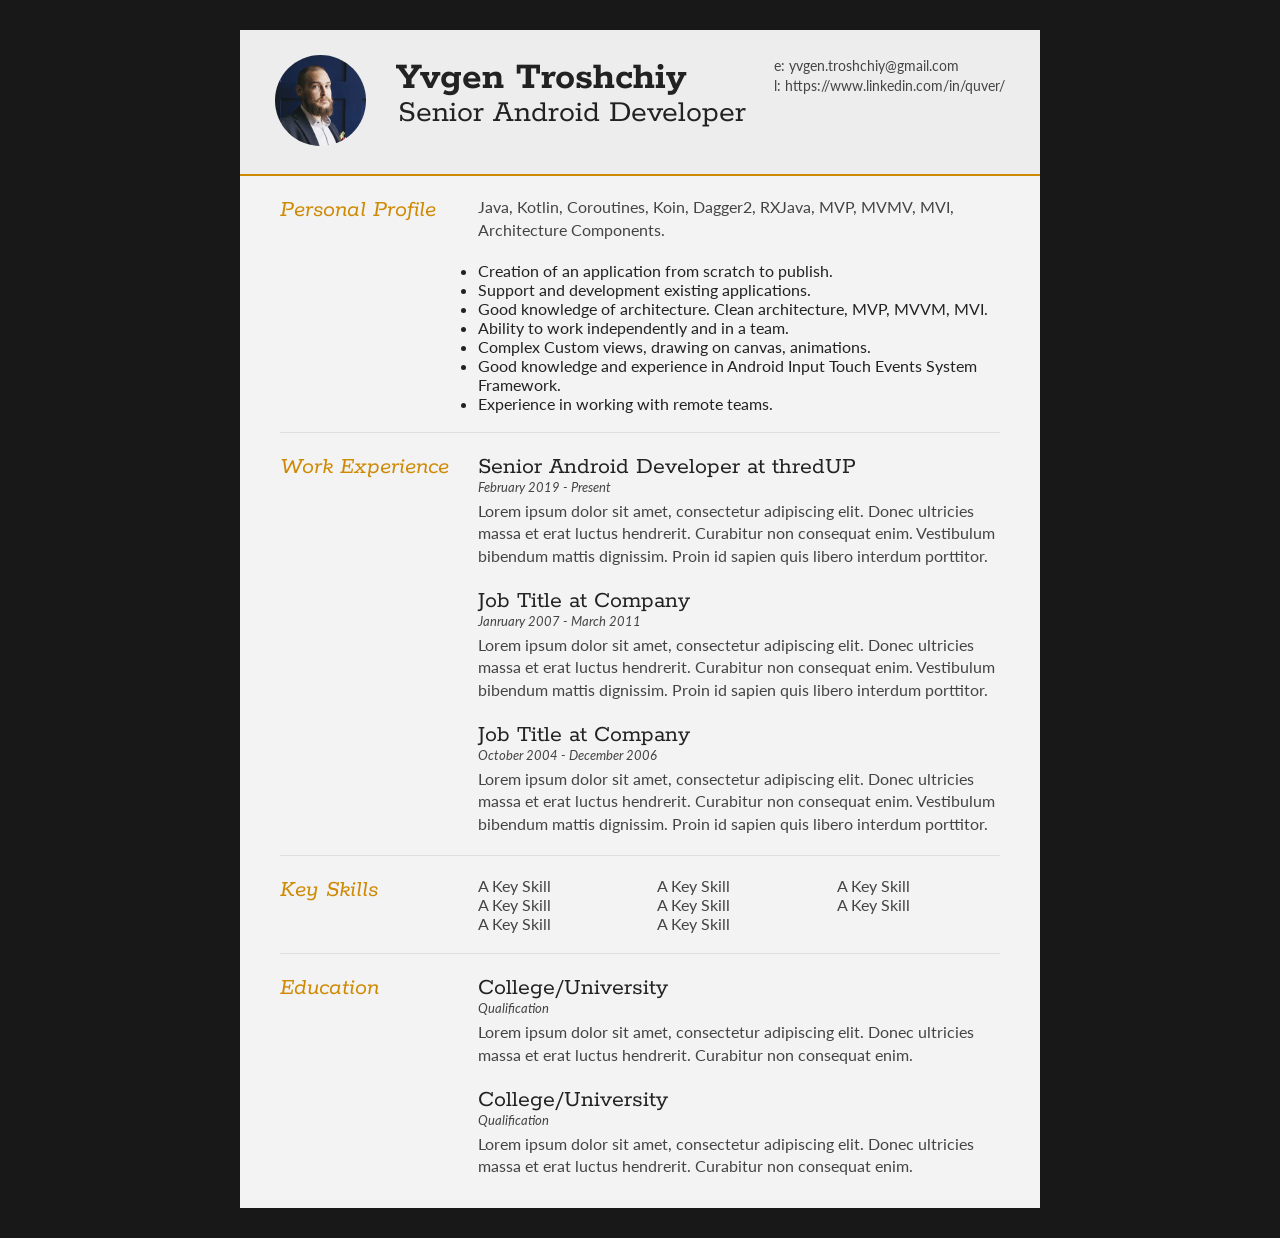
==== index.html @ 71360f6c "Update sectionContent" ====
<!DOCTYPE html>
<html>
<head>
    <title>Yvgen Troshchiy Senior Android Developer</title>

    <meta name="viewport" content="width=device-width"/>
    <meta name="description" content="The Curriculum Vitae of Joe Bloggs."/>
    <meta charset="UTF-8">

    <link type="text/css" rel="stylesheet" href="style.css">
    <link href='http://fonts.googleapis.com/css?family=Rokkitt:400,700|Lato:400,300' rel='stylesheet' type='text/css'>

    <!--[if lt IE 9]>
    <script src="//html5shiv.googlecode.com/svn/trunk/html5.js"></script>
    <![endif]-->
</head>
<body id="top">
<div id="cv" class="instaFade">
    <div class="mainDetails">
        <div id="headshot" class="quickFade">
            <img src="headshot.jpg" alt="Alan Smith"/>
        </div>

        <div id="name">
            <h1 class="quickFade delayTwo">Yvgen Troshchiy</h1>
            <h2 class="quickFade delayThree">Senior Android Developer</h2>
        </div>

        <div id="contactDetails" class="quickFade delayFour">
            <ul>
                <li>e: <a href="mailto:yvgen.troshchiy@gmail.com" target="_blank">yvgen.troshchiy@gmail.com</a></li>
                <li>l: <a href="https://www.linkedin.com/in/quver/">https://www.linkedin.com/in/quver/</a></li>
            </ul>
        </div>
        <div class="clear"></div>
    </div>

    <div id="mainArea" class="quickFade delayFive">
        <section>
            <article>
                <div class="sectionTitle">
                    <h1>Personal Profile</h1>
                </div>

                <div class="sectionContent">
                    <p>Java, Kotlin, Coroutines, Koin, Dagger2, RXJava, MVP, MVMV, MVI, Architecture Components.</p>
                    <ul>
                        <li> Creation of an application from scratch to publish.</li>
                        <li> Support and development existing applications.</li>
                        <li> Good knowledge of architecture. Clean architecture, MVP, MVVM, MVI.</li>
                        <li> Ability to work independently and in a team.</li>
                        <li> Complex Custom views, drawing on canvas, animations.</li>
                        <li> Good knowledge and experience in Android Input Touch Events System Framework.</li>
                        <li> Experience in working with remote teams.</li>
                    </ul>
                    <br/>
                </div>
            </article>
            <div class="clear"></div>
        </section>

        <section>
            <div class="sectionTitle">
                <h1>Work Experience</h1>
            </div>

            <div class="sectionContent">
                <article>
                    <h2>Senior Android Developer at thredUP</h2>
                    <p class="subDetails">February 2019 - Present</p>
                    <p>Lorem ipsum dolor sit amet, consectetur adipiscing elit. Donec ultricies massa et erat luctus
                        hendrerit. Curabitur non consequat enim. Vestibulum bibendum mattis dignissim. Proin id sapien
                        quis libero interdum porttitor.</p>
                </article>

                <article>
                    <h2>Job Title at Company</h2>
                    <p class="subDetails">Janruary 2007 - March 2011</p>
                    <p>Lorem ipsum dolor sit amet, consectetur adipiscing elit. Donec ultricies massa et erat luctus
                        hendrerit. Curabitur non consequat enim. Vestibulum bibendum mattis dignissim. Proin id sapien
                        quis libero interdum porttitor.</p>
                </article>

                <article>
                    <h2>Job Title at Company</h2>
                    <p class="subDetails">October 2004 - December 2006</p>
                    <p>Lorem ipsum dolor sit amet, consectetur adipiscing elit. Donec ultricies massa et erat luctus
                        hendrerit. Curabitur non consequat enim. Vestibulum bibendum mattis dignissim. Proin id sapien
                        quis libero interdum porttitor.</p>
                </article>
            </div>
            <div class="clear"></div>
        </section>


        <section>
            <div class="sectionTitle">
                <h1>Key Skills</h1>
            </div>

            <div class="sectionContent">
                <ul class="keySkills">
                    <li>A Key Skill</li>
                    <li>A Key Skill</li>
                    <li>A Key Skill</li>
                    <li>A Key Skill</li>
                    <li>A Key Skill</li>
                    <li>A Key Skill</li>
                    <li>A Key Skill</li>
                    <li>A Key Skill</li>
                </ul>
            </div>
            <div class="clear"></div>
        </section>

        <section>
            <div class="sectionTitle">
                <h1>Education</h1>
            </div>

            <div class="sectionContent">
                <article>
                    <h2>College/University</h2>
                    <p class="subDetails">Qualification</p>
                    <p>Lorem ipsum dolor sit amet, consectetur adipiscing elit. Donec ultricies massa et erat luctus
                        hendrerit. Curabitur non consequat enim.</p>
                </article>

                <article>
                    <h2>College/University</h2>
                    <p class="subDetails">Qualification</p>
                    <p>Lorem ipsum dolor sit amet, consectetur adipiscing elit. Donec ultricies massa et erat luctus
                        hendrerit. Curabitur non consequat enim.</p>
                </article>
            </div>
            <div class="clear"></div>
        </section>

    </div>
</div>
<script type="text/javascript">
    var gaJsHost = (("https:" == document.location.protocol) ? "https://ssl." : "http://www.");
    document.write(unescape("%3Cscript src='" + gaJsHost + "google-analytics.com/ga.js' type='text/javascript'%3E%3C/script%3E"));
</script>
<script type="text/javascript">
    var pageTracker = _gat._getTracker("UA-3753241-1");
    pageTracker._initData();
    pageTracker._trackPageview();
</script>
</body>
</html>
---- style.css ----
html, body, div, span, object, iframe, h1, h2, h3, h4, h5, h6, p, blockquote, pre, abbr, address, cite, code, del, dfn, em, img, ins, kbd, q, samp, small, strong, sub, sup, var, b, i, dl, dt, dd, ol, ul, li, fieldset, form, label, legend, table, caption, tbody, tfoot, thead, tr, th, td, article, aside, canvas, details, figcaption, figure, footer, header, hgroup, menu, nav, section, summary, time, mark, audio, video {
    border: 0;
    font: inherit;
    font-size: 100%;
    margin: 0;
    padding: 0;
    vertical-align: baseline;
}

article, aside, details, figcaption, figure, footer, header, hgroup, menu, nav, section {
    display: block;
}

html, body {
    background: #181818;
    font-family: 'Lato', helvetica, arial, sans-serif;
    font-size: 16px;
    color: #222;
}

.clear {
    clear: both;
}

p {
    font-size: 1em;
    line-height: 1.4em;
    margin-bottom: 20px;
    color: #444;
}

#cv {
    width: 90%;
    max-width: 800px;
    background: #f3f3f3;
    margin: 30px auto;
}

.mainDetails {
    padding: 25px 35px;
    border-bottom: 2px solid #cf8a05;
    background: #ededed;
}

#name h1 {
    font-size: 2.5em;
    font-weight: 700;
    font-family: 'Rokkitt', Helvetica, Arial, sans-serif;
    margin-bottom: -6px;
}

#name h2 {
    font-size: 2em;
    margin-left: 2px;
    font-family: 'Rokkitt', Helvetica, Arial, sans-serif;
}

#mainArea {
    padding: 0 40px;
}

#headshot {
    width: 12.5%;
    float: left;
    margin-right: 30px;
}

#headshot img {
    width: 100%;
    height: auto;
    -webkit-border-radius: 50px;
    border-radius: 50px;
}

#name {
    float: left;
}

#contactDetails {
    float: right;
}

#contactDetails ul {
    list-style-type: none;
    font-size: 0.9em;
    margin-top: 2px;
}

#contactDetails ul li {
    margin-bottom: 3px;
    color: #444;
}

#contactDetails ul li a, a[href^=tel] {
    color: #444;
    text-decoration: none;
    -webkit-transition: all .3s ease-in;
    -moz-transition: all .3s ease-in;
    -o-transition: all .3s ease-in;
    -ms-transition: all .3s ease-in;
    transition: all .3s ease-in;
}

#contactDetails ul li a:hover {
    color: #cf8a05;
}

section {
    border-top: 1px solid #dedede;
    padding: 20px 0 0;
}

section:first-child {
    border-top: 0;
}

section:last-child {
    padding: 20px 0 10px;
}

.sectionTitle {
    float: left;
    width: 25%;
}

.sectionContent {
    float: right;
    width: 72.5%;
}

.sectionTitle h1 {
    font-family: 'Rokkitt', Helvetica, Arial, sans-serif;
    font-style: italic;
    font-size: 1.5em;
    color: #cf8a05;
}

.sectionContent h2 {
    font-family: 'Rokkitt', Helvetica, Arial, sans-serif;
    font-size: 1.5em;
    margin-bottom: -2px;
}

.subDetails {
    font-size: 0.8em;
    font-style: italic;
    margin-bottom: 3px;
}

.keySkills {
    list-style-type: none;
    -moz-column-count: 3;
    -webkit-column-count: 3;
    column-count: 3;
    margin-bottom: 20px;
    font-size: 1em;
    color: #444;
}

.keySkills ul li {
    margin-bottom: 3px;
}

@media all and (min-width: 602px) and (max-width: 800px) {
    #headshot {
        display: none;
    }

    .keySkills {
        -moz-column-count: 2;
        -webkit-column-count: 2;
        column-count: 2;
    }
}

@media all and (max-width: 601px) {
    #cv {
        width: 95%;
        margin: 10px auto;
        min-width: 280px;
    }

    #headshot {
        display: none;
    }

    #name, #contactDetails {
        float: none;
        width: 100%;
        text-align: center;
    }

    .sectionTitle, .sectionContent {
        float: none;
        width: 100%;
    }

    .sectionTitle {
        margin-left: -2px;
        font-size: 1.25em;
    }

    .keySkills {
        -moz-column-count: 2;
        -webkit-column-count: 2;
        column-count: 2;
    }
}

@media all and (max-width: 480px) {
    .mainDetails {
        padding: 15px 15px;
    }

    section {
        padding: 15px 0 0;
    }

    #mainArea {
        padding: 0 25px;
    }


    .keySkills {
        -moz-column-count: 1;
        -webkit-column-count: 1;
        column-count: 1;
    }

    #name h1 {
        line-height: .8em;
        margin-bottom: 4px;
    }
}

@media print {
    #cv {
        width: 100%;
    }
}

@-webkit-keyframes reset {
    0% {
        opacity: 0;
    }
    100% {
        opacity: 0;
    }
}

@-webkit-keyframes fade-in {
    0% {
        opacity: 0;
    }
    40% {
        opacity: 0;
    }
    100% {
        opacity: 1;
    }
}

@-moz-keyframes reset {
    0% {
        opacity: 0;
    }
    100% {
        opacity: 0;
    }
}

@-moz-keyframes fade-in {
    0% {
        opacity: 0;
    }
    40% {
        opacity: 0;
    }
    100% {
        opacity: 1;
    }
}

@keyframes reset {
    0% {
        opacity: 0;
    }
    100% {
        opacity: 0;
    }
}

@keyframes fade-in {
    0% {
        opacity: 0;
    }
    40% {
        opacity: 0;
    }
    100% {
        opacity: 1;
    }
}

.instaFade {
    -webkit-animation-name: reset, fade-in;
    -webkit-animation-duration: 1.5s;
    -webkit-animation-timing-function: ease-in;

    -moz-animation-name: reset, fade-in;
    -moz-animation-duration: 1.5s;
    -moz-animation-timing-function: ease-in;

    animation-name: reset, fade-in;
    animation-duration: 1.5s;
    animation-timing-function: ease-in;
}

.quickFade {
    -webkit-animation-name: reset, fade-in;
    -webkit-animation-duration: 2.5s;
    -webkit-animation-timing-function: ease-in;

    -moz-animation-name: reset, fade-in;
    -moz-animation-duration: 2.5s;
    -moz-animation-timing-function: ease-in;

    animation-name: reset, fade-in;
    animation-duration: 2.5s;
    animation-timing-function: ease-in;
}

.delayOne {
    -webkit-animation-delay: 0, .5s;
    -moz-animation-delay: 0, .5s;
    animation-delay: 0, .5s;
}

.delayTwo {
    -webkit-animation-delay: 0, 1s;
    -moz-animation-delay: 0, 1s;
    animation-delay: 0, 1s;
}

.delayThree {
    -webkit-animation-delay: 0, 1.5s;
    -moz-animation-delay: 0, 1.5s;
    animation-delay: 0, 1.5s;
}

.delayFour {
    -webkit-animation-delay: 0, 2s;
    -moz-animation-delay: 0, 2s;
    animation-delay: 0, 2s;
}

.delayFive {
    -webkit-animation-delay: 0, 2.5s;
    -moz-animation-delay: 0, 2.5s;
    animation-delay: 0, 2.5s;
}
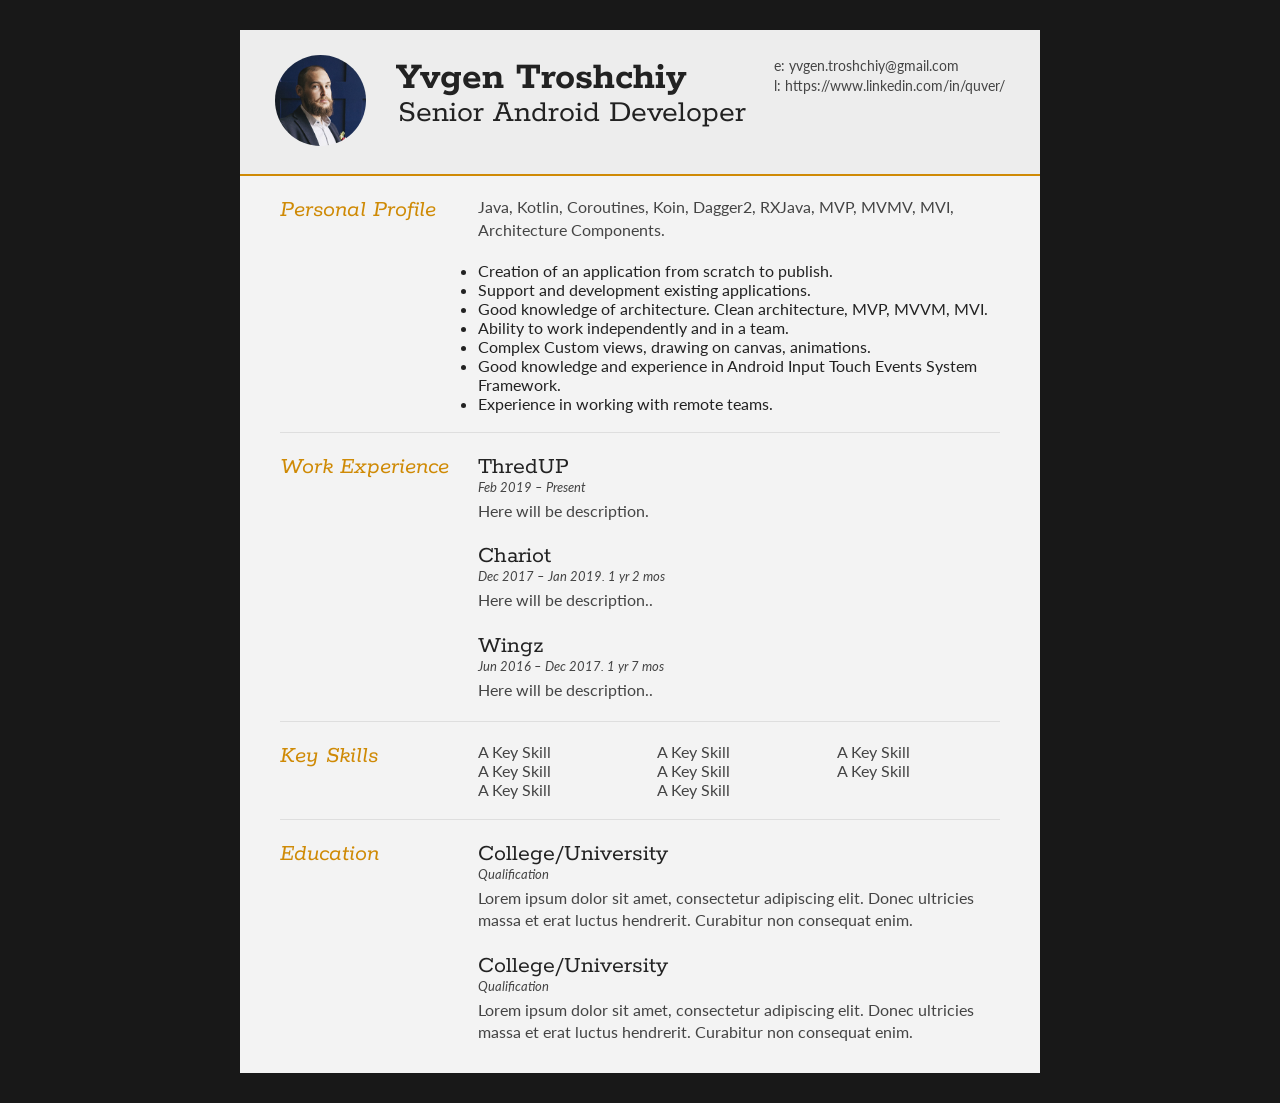
==== commit 5ad1dadd: "Update dates" ====
--- a/index.html
+++ b/index.html
@@ -66,27 +66,21 @@
 
             <div class="sectionContent">
                 <article>
-                    <h2>Senior Android Developer at thredUP</h2>
-                    <p class="subDetails">February 2019 - Present</p>
-                    <p>Lorem ipsum dolor sit amet, consectetur adipiscing elit. Donec ultricies massa et erat luctus
-                        hendrerit. Curabitur non consequat enim. Vestibulum bibendum mattis dignissim. Proin id sapien
-                        quis libero interdum porttitor.</p>
+                    <h2>ThredUP</h2>
+                    <p class="subDetails">Feb 2019 – Present</p>
+                    <p>Here will be description.</p>
                 </article>
 
                 <article>
-                    <h2>Job Title at Company</h2>
-                    <p class="subDetails">Janruary 2007 - March 2011</p>
-                    <p>Lorem ipsum dolor sit amet, consectetur adipiscing elit. Donec ultricies massa et erat luctus
-                        hendrerit. Curabitur non consequat enim. Vestibulum bibendum mattis dignissim. Proin id sapien
-                        quis libero interdum porttitor.</p>
+                    <h2>Chariot</h2>
+                    <p class="subDetails">Dec 2017 – Jan 2019. 1 yr 2 mos</p>
+                    <p>Here will be description..</p>
                 </article>
 
                 <article>
-                    <h2>Job Title at Company</h2>
-                    <p class="subDetails">October 2004 - December 2006</p>
-                    <p>Lorem ipsum dolor sit amet, consectetur adipiscing elit. Donec ultricies massa et erat luctus
-                        hendrerit. Curabitur non consequat enim. Vestibulum bibendum mattis dignissim. Proin id sapien
-                        quis libero interdum porttitor.</p>
+                    <h2>Wingz</h2>
+                    <p class="subDetails">Jun 2016 – Dec 2017. 1 yr 7 mos</p>
+                    <p>Here will be description..</p>
                 </article>
             </div>
             <div class="clear"></div>
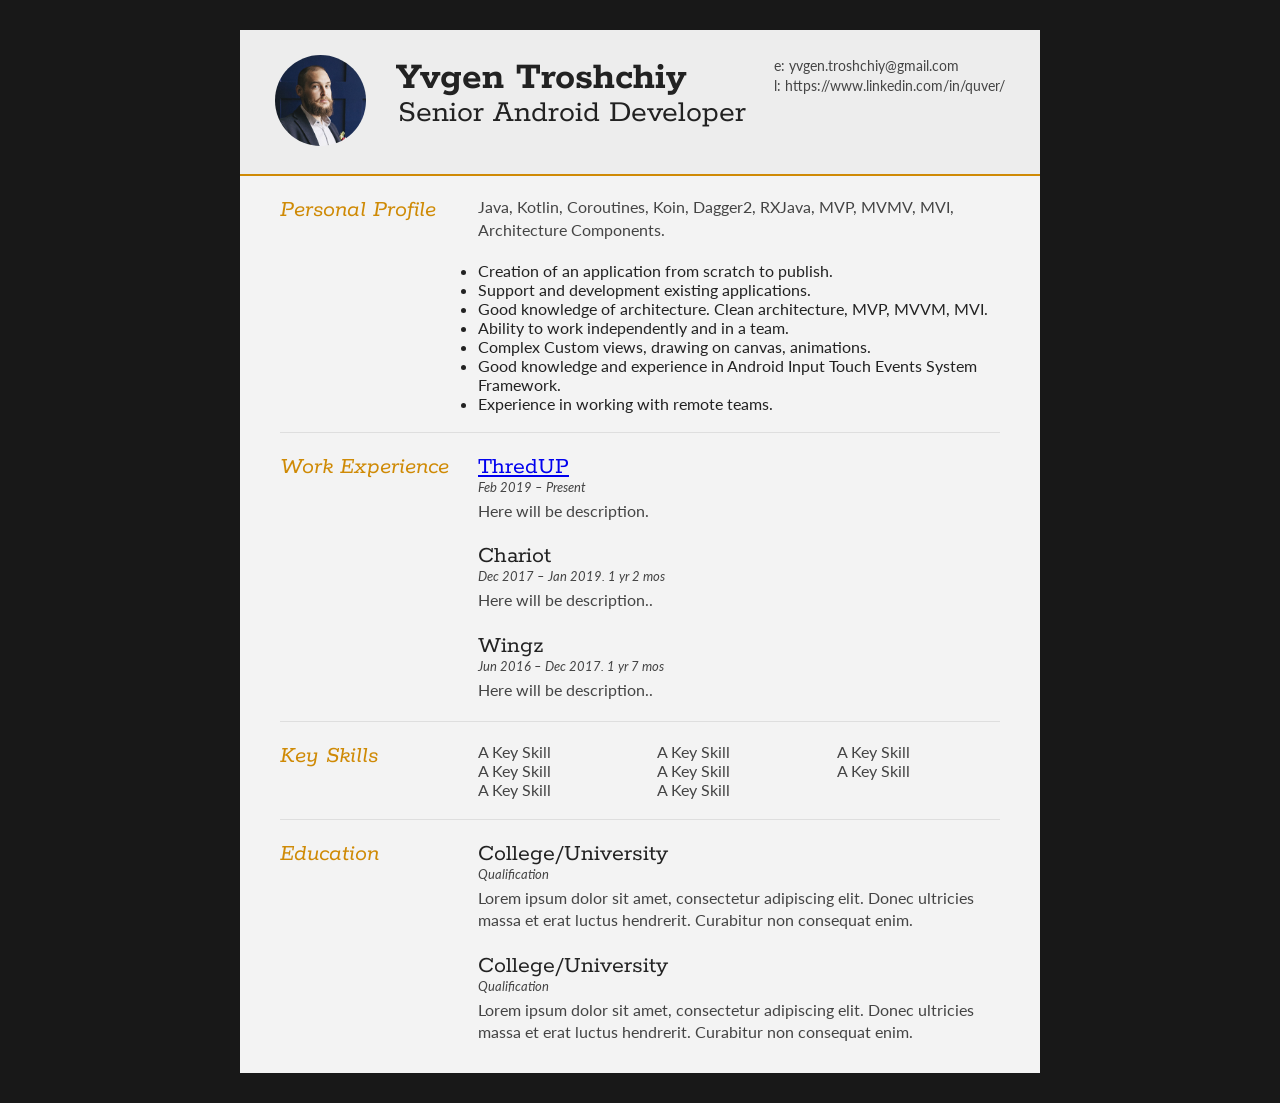
==== commit 1a28e6ef: "Add link to thredup" ====
--- a/index.html
+++ b/index.html
@@ -4,7 +4,7 @@
     <title>Yvgen Troshchiy Senior Android Developer</title>
 
     <meta name="viewport" content="width=device-width"/>
-    <meta name="description" content="The Curriculum Vitae of Joe Bloggs."/>
+    <meta name="description" content="CV"/>
     <meta charset="UTF-8">
 
     <link type="text/css" rel="stylesheet" href="style.css">
@@ -18,7 +18,7 @@
 <div id="cv" class="instaFade">
     <div class="mainDetails">
         <div id="headshot" class="quickFade">
-            <img src="headshot.jpg" alt="Alan Smith"/>
+            <img src="headshot.jpg" alt="Yvgen Troshchiy"/>
         </div>
 
         <div id="name">
@@ -66,7 +66,7 @@
 
             <div class="sectionContent">
                 <article>
-                    <h2>ThredUP</h2>
+                    <h2><a href="https://www.thredup.com/">ThredUP</a></h2>
                     <p class="subDetails">Feb 2019 – Present</p>
                     <p>Here will be description.</p>
                 </article>
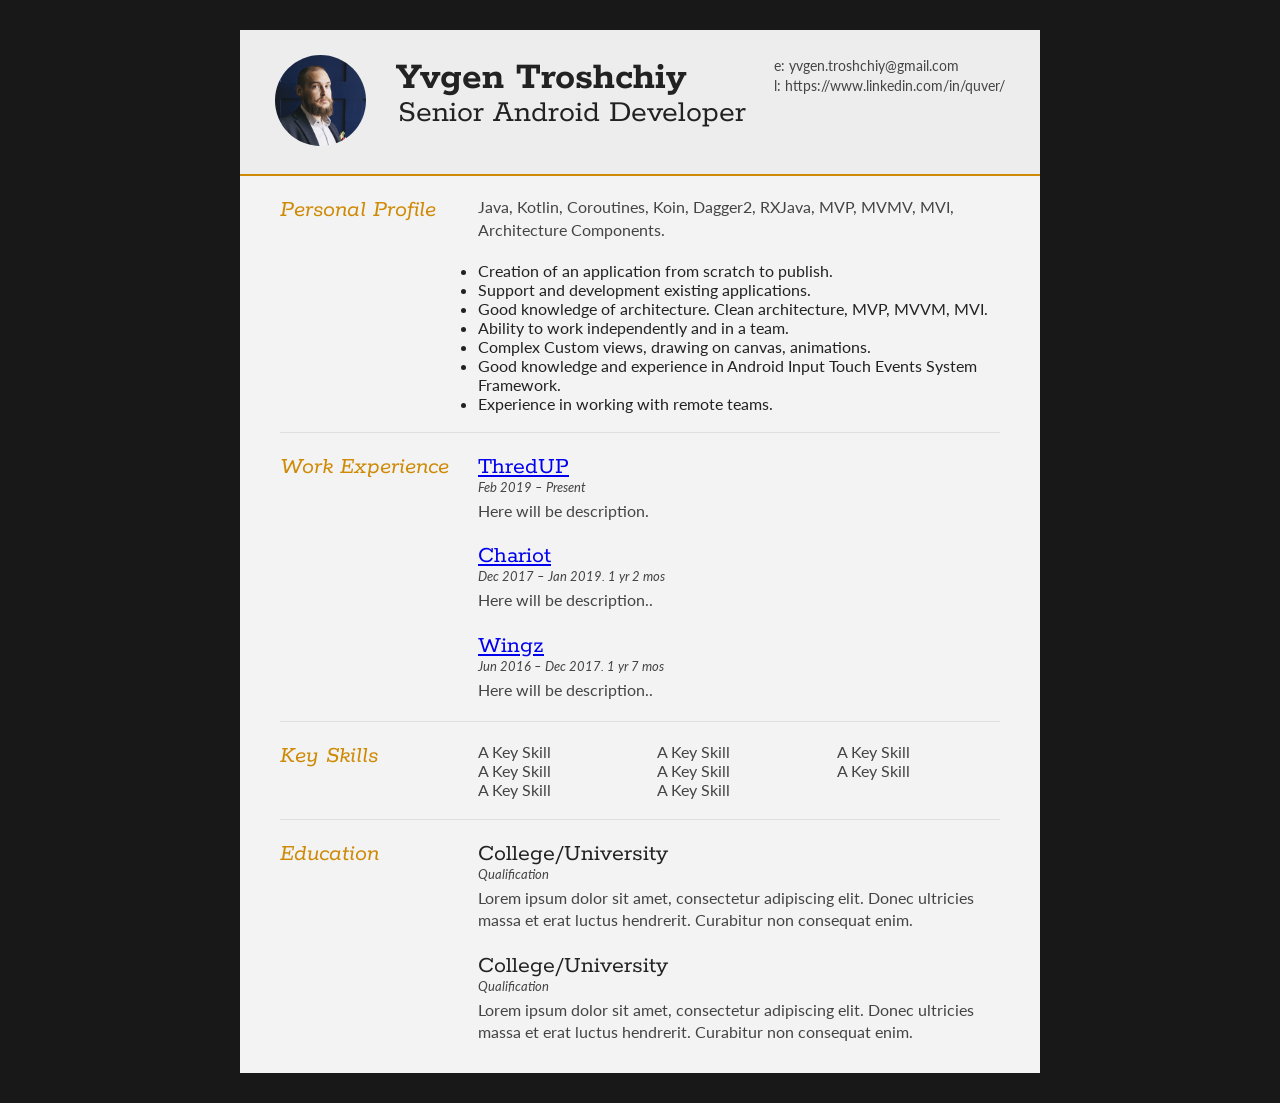
==== commit 3696116e: "Update companies links" ====
--- a/index.html
+++ b/index.html
@@ -72,20 +72,19 @@
                 </article>
 
                 <article>
-                    <h2>Chariot</h2>
+                    <h2><a href="https://www.linkedin.com/company/chariotsf/">Chariot</a></h2>
                     <p class="subDetails">Dec 2017 – Jan 2019. 1 yr 2 mos</p>
                     <p>Here will be description..</p>
                 </article>
 
                 <article>
-                    <h2>Wingz</h2>
+                    <h2><a href="https://www.wingz.me/">Wingz</a></h2>
                     <p class="subDetails">Jun 2016 – Dec 2017. 1 yr 7 mos</p>
                     <p>Here will be description..</p>
                 </article>
             </div>
             <div class="clear"></div>
         </section>
-
 
         <section>
             <div class="sectionTitle">
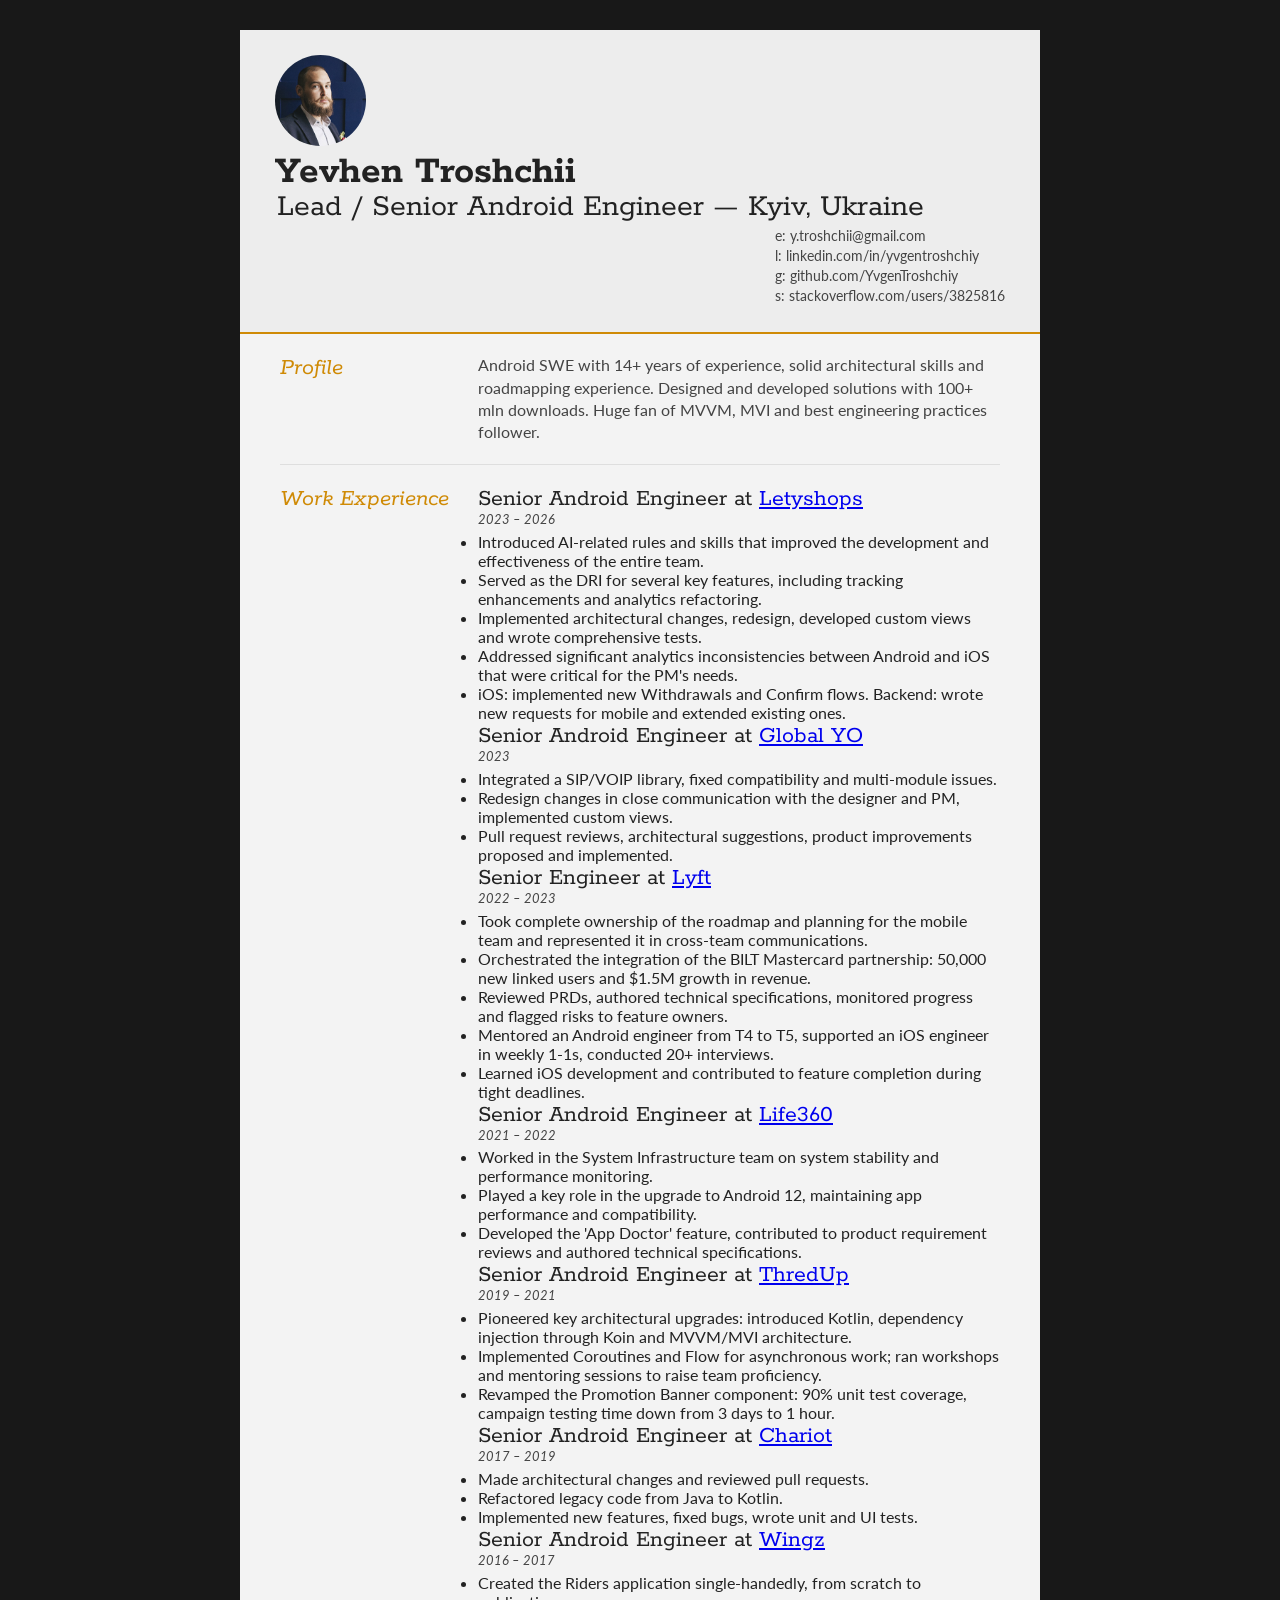
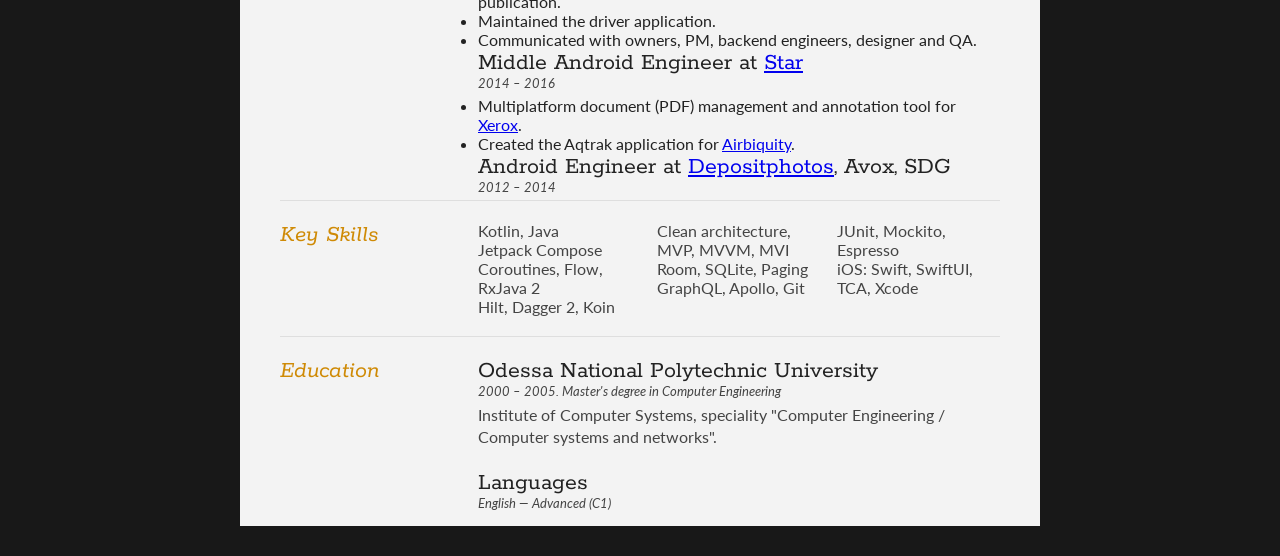
==== commit 589dcfb4: "[CV] Fill the page from the 2026 resume" ====
--- a/index.html
+++ b/index.html
@@ -1,35 +1,33 @@
 <!DOCTYPE html>
 <html>
 <head>
-    <title>Yvgen Troshchiy Senior Android Developer</title>
+    <title>Yevhen Troshchii — Lead / Senior Android Engineer</title>
 
     <meta name="viewport" content="width=device-width"/>
-    <meta name="description" content="CV"/>
+    <meta name="description" content="CV of Yevhen Troshchii, Lead / Senior Android Engineer, Kyiv, Ukraine"/>
     <meta charset="UTF-8">
 
     <link type="text/css" rel="stylesheet" href="style.css">
-    <link href='http://fonts.googleapis.com/css?family=Rokkitt:400,700|Lato:400,300' rel='stylesheet' type='text/css'>
-
-    <!--[if lt IE 9]>
-    <script src="//html5shiv.googlecode.com/svn/trunk/html5.js"></script>
-    <![endif]-->
+    <link href='https://fonts.googleapis.com/css?family=Rokkitt:400,700|Lato:400,300' rel='stylesheet' type='text/css'>
 </head>
 <body id="top">
 <div id="cv" class="instaFade">
     <div class="mainDetails">
         <div id="headshot" class="quickFade">
-            <img src="headshot.jpg" alt="Yvgen Troshchiy"/>
+            <img src="headshot.jpg" alt="Yevhen Troshchii"/>
         </div>
 
         <div id="name">
-            <h1 class="quickFade delayTwo">Yvgen Troshchiy</h1>
-            <h2 class="quickFade delayThree">Senior Android Developer</h2>
+            <h1 class="quickFade delayTwo">Yevhen Troshchii</h1>
+            <h2 class="quickFade delayThree">Lead / Senior Android Engineer — Kyiv, Ukraine</h2>
         </div>
 
         <div id="contactDetails" class="quickFade delayFour">
             <ul>
-                <li>e: <a href="mailto:yvgen.troshchiy@gmail.com" target="_blank">yvgen.troshchiy@gmail.com</a></li>
-                <li>l: <a href="https://www.linkedin.com/in/quver/">https://www.linkedin.com/in/quver/</a></li>
+                <li>e: <a href="mailto:y.troshchii@gmail.com">y.troshchii@gmail.com</a></li>
+                <li>l: <a href="https://www.linkedin.com/in/yvgentroshchiy/" target="_blank">linkedin.com/in/yvgentroshchiy</a></li>
+                <li>g: <a href="https://github.com/YvgenTroshchiy" target="_blank">github.com/YvgenTroshchiy</a></li>
+                <li>s: <a href="https://stackoverflow.com/users/3825816/yvgen" target="_blank">stackoverflow.com/users/3825816</a></li>
             </ul>
         </div>
         <div class="clear"></div>
@@ -39,21 +37,13 @@
         <section>
             <article>
                 <div class="sectionTitle">
-                    <h1>Personal Profile</h1>
+                    <h1>Profile</h1>
                 </div>
 
                 <div class="sectionContent">
-                    <p>Java, Kotlin, Coroutines, Koin, Dagger2, RXJava, MVP, MVMV, MVI, Architecture Components.</p>
-                    <ul>
-                        <li> Creation of an application from scratch to publish.</li>
-                        <li> Support and development existing applications.</li>
-                        <li> Good knowledge of architecture. Clean architecture, MVP, MVVM, MVI.</li>
-                        <li> Ability to work independently and in a team.</li>
-                        <li> Complex Custom views, drawing on canvas, animations.</li>
-                        <li> Good knowledge and experience in Android Input Touch Events System Framework.</li>
-                        <li> Experience in working with remote teams.</li>
-                    </ul>
-                    <br/>
+                    <p>Android SWE with 14+ years of experience, solid architectural skills and roadmapping
+                        experience. Designed and developed solutions with 100+ mln downloads. Huge fan of MVVM, MVI
+                        and best engineering practices follower.</p>
                 </div>
             </article>
             <div class="clear"></div>
@@ -66,21 +56,112 @@
 
             <div class="sectionContent">
                 <article>
-                    <h2><a href="https://www.thredup.com/">ThredUP</a></h2>
-                    <p class="subDetails">Feb 2019 – Present</p>
-                    <p>Here will be description.</p>
-                </article>
-
-                <article>
-                    <h2><a href="https://www.linkedin.com/company/chariotsf/">Chariot</a></h2>
-                    <p class="subDetails">Dec 2017 – Jan 2019. 1 yr 2 mos</p>
-                    <p>Here will be description..</p>
-                </article>
-
-                <article>
-                    <h2><a href="https://www.wingz.me/">Wingz</a></h2>
-                    <p class="subDetails">Jun 2016 – Dec 2017. 1 yr 7 mos</p>
-                    <p>Here will be description..</p>
+                    <h2>Senior Android Engineer at <a href="https://letyshops.com/ua" target="_blank">Letyshops</a></h2>
+                    <p class="subDetails">2023 – 2026</p>
+                    <ul>
+                        <li>Introduced AI-related rules and skills that improved the development and effectiveness of
+                            the entire team.</li>
+                        <li>Served as the DRI for several key features, including tracking enhancements and analytics
+                            refactoring.</li>
+                        <li>Implemented architectural changes, redesign, developed custom views and wrote
+                            comprehensive tests.</li>
+                        <li>Addressed significant analytics inconsistencies between Android and iOS that were critical
+                            for the PM's needs.</li>
+                        <li>iOS: implemented new Withdrawals and Confirm flows. Backend: wrote new requests for mobile
+                            and extended existing ones.</li>
+                    </ul>
+                </article>
+
+                <article>
+                    <h2>Senior Android Engineer at
+                        <a href="https://play.google.com/store/apps/details?id=com.yoverse.app" target="_blank">Global YO</a></h2>
+                    <p class="subDetails">2023</p>
+                    <ul>
+                        <li>Integrated a SIP/VOIP library, fixed compatibility and multi-module issues.</li>
+                        <li>Redesign changes in close communication with the designer and PM, implemented custom
+                            views.</li>
+                        <li>Pull request reviews, architectural suggestions, product improvements proposed and
+                            implemented.</li>
+                    </ul>
+                </article>
+
+                <article>
+                    <h2>Senior Engineer at <a href="https://www.lyft.com/" target="_blank">Lyft</a></h2>
+                    <p class="subDetails">2022 – 2023</p>
+                    <ul>
+                        <li>Took complete ownership of the roadmap and planning for the mobile team and represented it
+                            in cross-team communications.</li>
+                        <li>Orchestrated the integration of the BILT Mastercard partnership: 50,000 new linked users
+                            and $1.5M growth in revenue.</li>
+                        <li>Reviewed PRDs, authored technical specifications, monitored progress and flagged risks to
+                            feature owners.</li>
+                        <li>Mentored an Android engineer from T4 to T5, supported an iOS engineer in weekly 1-1s,
+                            conducted 20+ interviews.</li>
+                        <li>Learned iOS development and contributed to feature completion during tight deadlines.</li>
+                    </ul>
+                </article>
+
+                <article>
+                    <h2>Senior Android Engineer at <a href="https://www.life360.com/" target="_blank">Life360</a></h2>
+                    <p class="subDetails">2021 – 2022</p>
+                    <ul>
+                        <li>Worked in the System Infrastructure team on system stability and performance monitoring.</li>
+                        <li>Played a key role in the upgrade to Android 12, maintaining app performance and
+                            compatibility.</li>
+                        <li>Developed the 'App Doctor' feature, contributed to product requirement reviews and
+                            authored technical specifications.</li>
+                    </ul>
+                </article>
+
+                <article>
+                    <h2>Senior Android Engineer at <a href="https://www.thredup.com/" target="_blank">ThredUp</a></h2>
+                    <p class="subDetails">2019 – 2021</p>
+                    <ul>
+                        <li>Pioneered key architectural upgrades: introduced Kotlin, dependency injection through Koin
+                            and MVVM/MVI architecture.</li>
+                        <li>Implemented Coroutines and Flow for asynchronous work; ran workshops and mentoring
+                            sessions to raise team proficiency.</li>
+                        <li>Revamped the Promotion Banner component: 90% unit test coverage, campaign testing time
+                            down from 3 days to 1 hour.</li>
+                    </ul>
+                </article>
+
+                <article>
+                    <h2>Senior Android Engineer at
+                        <a href="https://en.wikipedia.org/wiki/Chariot_%28company%29" target="_blank">Chariot</a></h2>
+                    <p class="subDetails">2017 – 2019</p>
+                    <ul>
+                        <li>Made architectural changes and reviewed pull requests.</li>
+                        <li>Refactored legacy code from Java to Kotlin.</li>
+                        <li>Implemented new features, fixed bugs, wrote unit and UI tests.</li>
+                    </ul>
+                </article>
+
+                <article>
+                    <h2>Senior Android Engineer at <a href="https://www.wingz.me/" target="_blank">Wingz</a></h2>
+                    <p class="subDetails">2016 – 2017</p>
+                    <ul>
+                        <li>Created the Riders application single-handedly, from scratch to publication.</li>
+                        <li>Maintained the driver application.</li>
+                        <li>Communicated with owners, PM, backend engineers, designer and QA.</li>
+                    </ul>
+                </article>
+
+                <article>
+                    <h2>Middle Android Engineer at <a href="https://star.global/" target="_blank">Star</a></h2>
+                    <p class="subDetails">2014 – 2016</p>
+                    <ul>
+                        <li>Multiplatform document (PDF) management and annotation tool for
+                            <a href="https://www.xerox.com/en-us/services/managed-print-services" target="_blank">Xerox</a>.</li>
+                        <li>Created the Aqtrak application for
+                            <a href="https://www.airbiquity.com/" target="_blank">Airbiquity</a>.</li>
+                    </ul>
+                </article>
+
+                <article>
+                    <h2>Android Engineer at
+                        <a href="https://depositphotos.com/" target="_blank">Depositphotos</a>, Avox, SDG</h2>
+                    <p class="subDetails">2012 – 2014</p>
                 </article>
             </div>
             <div class="clear"></div>
@@ -93,14 +174,15 @@
 
             <div class="sectionContent">
                 <ul class="keySkills">
-                    <li>A Key Skill</li>
-                    <li>A Key Skill</li>
-                    <li>A Key Skill</li>
-                    <li>A Key Skill</li>
-                    <li>A Key Skill</li>
-                    <li>A Key Skill</li>
-                    <li>A Key Skill</li>
-                    <li>A Key Skill</li>
+                    <li>Kotlin, Java</li>
+                    <li>Jetpack Compose</li>
+                    <li>Coroutines, Flow, RxJava 2</li>
+                    <li>Hilt, Dagger 2, Koin</li>
+                    <li>Clean architecture, MVP, MVVM, MVI</li>
+                    <li>Room, SQLite, Paging</li>
+                    <li>GraphQL, Apollo, Git</li>
+                    <li>JUnit, Mockito, Espresso</li>
+                    <li>iOS: Swift, SwiftUI, TCA, Xcode</li>
                 </ul>
             </div>
             <div class="clear"></div>
@@ -113,17 +195,15 @@
 
             <div class="sectionContent">
                 <article>
-                    <h2>College/University</h2>
-                    <p class="subDetails">Qualification</p>
-                    <p>Lorem ipsum dolor sit amet, consectetur adipiscing elit. Donec ultricies massa et erat luctus
-                        hendrerit. Curabitur non consequat enim.</p>
-                </article>
-
-                <article>
-                    <h2>College/University</h2>
-                    <p class="subDetails">Qualification</p>
-                    <p>Lorem ipsum dolor sit amet, consectetur adipiscing elit. Donec ultricies massa et erat luctus
-                        hendrerit. Curabitur non consequat enim.</p>
+                    <h2>Odessa National Polytechnic University</h2>
+                    <p class="subDetails">2000 – 2005. Master's degree in Computer Engineering</p>
+                    <p>Institute of Computer Systems, speciality "Computer Engineering / Computer systems and
+                        networks".</p>
+                </article>
+
+                <article>
+                    <h2>Languages</h2>
+                    <p class="subDetails">English — Advanced (C1)</p>
                 </article>
             </div>
             <div class="clear"></div>
@@ -131,14 +211,6 @@
 
     </div>
 </div>
-<script type="text/javascript">
-    var gaJsHost = (("https:" == document.location.protocol) ? "https://ssl." : "http://www.");
-    document.write(unescape("%3Cscript src='" + gaJsHost + "google-analytics.com/ga.js' type='text/javascript'%3E%3C/script%3E"));
-</script>
-<script type="text/javascript">
-    var pageTracker = _gat._getTracker("UA-3753241-1");
-    pageTracker._initData();
-    pageTracker._trackPageview();
-</script>
+
 </body>
-</html>+</html>
